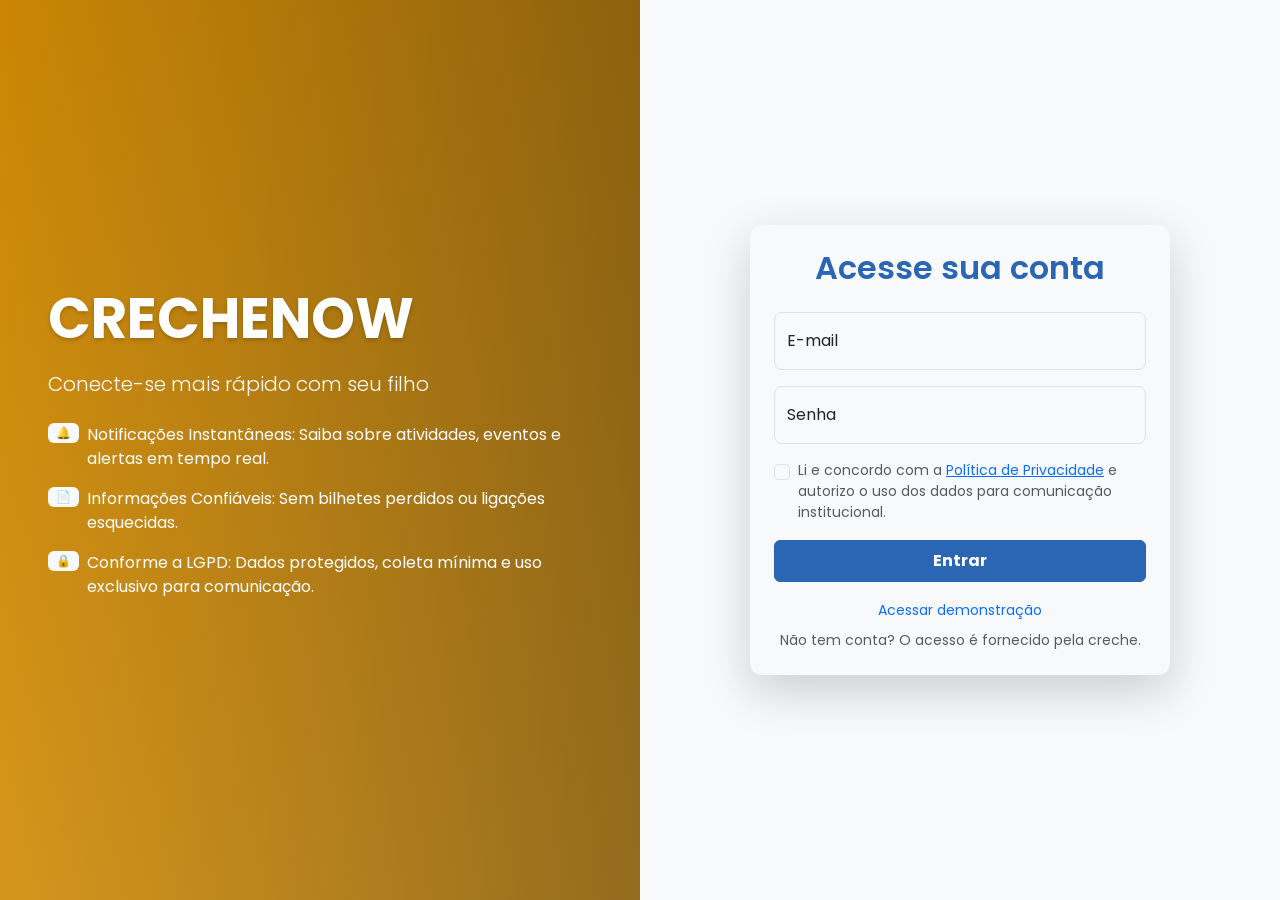
==== index.html @ b7b472bb "Envio de index.html" ====
<!DOCTYPE html>
<html lang="pt-BR">
<head>
  <meta charset="UTF-8">
  <meta name="viewport" content="width=device-width, initial-scale=1.0">
  <title>CrecheNow - Login</title>
  <meta name="theme-color" content="#2a66b4">
  <meta name="description" content="Agenda eletrônica segura para comunicação entre creches e responsáveis.">
  <link rel="manifest" href="manifest.json">
  <link href="https://cdn.jsdelivr.net/npm/bootstrap@5.3.2/dist/css/bootstrap.min.css" rel="stylesheet">
  <link rel="stylesheet" href="assets/css/main.css">
  <link rel="stylesheet" href="assets/css/components.css">
  <link rel="icon" href="assets/img/favicon.ico" type="image/x-icon">
</head>
<body class="bg-light">
  <div class="container-fluid p-0">
    <div class="row g-0 min-vh-100">
      <!-- Painel Institucional -->
      <div class="col-lg-6 d-none d-lg-flex flex-column justify-content-center px-5 text-white position-relative" style="background: linear-gradient(135deg, #e19504, #f6b331);">
        <div class="overlay-dark"></div>
        <div class="position-relative z-1">
          <h1 class="display-4 fw-bold mb-3 text-shadow">CRECHENOW</h1>
          <p class="lead mb-4">Conecte-se mais rápido com seu filho</p>
          <ul class="list-unstyled mt-4">
            <li class="mb-3 d-flex align-items-start"><span class="badge bg-light text-dark me-2">🔔</span> Notificações Instantâneas: Saiba sobre atividades, eventos e alertas em tempo real.</li>
            <li class="mb-3 d-flex align-items-start"><span class="badge bg-light text-dark me-2">📄</span> Informações Confiáveis: Sem bilhetes perdidos ou ligações esquecidas.</li>
            <li class="d-flex align-items-start"><span class="badge bg-light text-dark me-2">🔒</span> Conforme a LGPD: Dados protegidos, coleta mínima e uso exclusivo para comunicação.</li>
          </ul>
        </div>
      </div>

      <!-- Formulário de Acesso -->
      <div class="col-lg-6 d-flex align-items-center justify-content-center py-5 px-3">
        <div class="card shadow-lg border-0 w-100" style="max-width: 420px;">
          <div class="card-body p-4">
            <h2 class="text-center mb-4 fw-semibold text-primary">Acesse sua conta</h2>
            <form id="loginForm" class="needs-validation" novalidate>
              <div class="form-floating mb-3">
                <input type="email" class="form-control" id="email" placeholder="nome@exemplo.com" required>
                <label for="email">E-mail</label>
                <div class="invalid-feedback">Insira um e-mail válido.</div>
              </div>
              <div class="form-floating mb-3">
                <input type="password" class="form-control" id="senha" placeholder="Senha" required minlength="6">
                <label for="senha">Senha</label>
                <div class="invalid-feedback">Senha deve ter no mínimo 6 caracteres.</div>
              </div>
              <div class="form-check mb-3">
                <input class="form-check-input" type="checkbox" id="lgpdConsent" required>
                <label class="form-check-label small text-muted" for="lgpdConsent">
                  Li e concordo com a <a href="#" data-bs-toggle="modal" data-bs-target="#lgpdModal">Política de Privacidade</a> e autorizo o uso dos dados para comunicação institucional.
                </label>
              </div>
              <button type="submit" class="btn btn-primary w-100 py-2 fw-bold">Entrar</button>
            </form>
            <div class="text-center mt-3">
              <a href="#" class="text-decoration-none small" id="demoAccess">Acessar demonstração</a>
              <p class="text-muted small mt-2 mb-0">Não tem conta? O acesso é fornecido pela creche.</p>
            </div>
          </div>
        </div>
      </div>
    </div>
  </div>

  <!-- Modal LGPD -->
  <div class="modal fade" id="lgpdModal" tabindex="-1" aria-hidden="true">
    <div class="modal-dialog modal-dialog-centered">
      <div class="modal-content">
        <div class="modal-header">
          <h5 class="modal-title">Política de Privacidade (LGPD)</h5>
          <button type="button" class="btn-close" data-bs-dismiss="modal"></button>
        </div>
        <div class="modal-body small text-muted">
          <p>Coletamos apenas e-mail, nome do responsável e vínculo institucional. Seus dados são criptografados em trânsito, utilizados exclusivamente para notificações pedagógicas/saúde e podem ser excluídos a qualquer momento via contato com a creche.</p>
        </div>
      </div>
    </div>
  </div>

  <div id="toast-container" class="toast-container position-fixed bottom-0 end-0 p-3"></div>
  <script src="https://cdn.jsdelivr.net/npm/bootstrap@5.3.2/dist/js/bootstrap.bundle.min.js"></script>
  <script src="assets/js/storage.js" defer></script>
  <script src="assets/js/auth.js" defer></script>
  <script src="assets/js/app.js" defer></script>
</body>
</html>
---- assets/css/main.css ----
@import url('https://fonts.googleapis.com/css2?family=Poppins:wght@300;400;500;600;700&display=swap');

:root {
  --bs-font-sans-serif: 'Poppins', system-ui, -apple-system, sans-serif;
  --bs-primary: #2a66b4;
  --bs-primary-rgb: 42, 102, 180;
  --bs-secondary: #1d9caa;
  --bs-success: #37af65;
  --bs-warning: #e19504;
  --bs-body-bg: #f8f9fa;
}

body { font-family: var(--bs-font-sans-serif); }
.text-shadow { text-shadow: 0 2px 4px rgba(0,0,0,0.2); }
.overlay-dark { position: absolute; inset: 0; background: linear-gradient(to right, rgba(0,0,0,0.1), rgba(0,0,0,0.4)); }

/* Overrides Bootstrap */
.btn-primary { --bs-btn-bg: var(--bs-primary); --bs-btn-border-color: var(--bs-primary); }
.btn-primary:hover { background-color: #235596; border-color: #21508e; }
.badge { font-weight: 500; }
.form-floating > .form-control, .form-floating > .form-select { border-radius: 0.5rem; }
.card { border-radius: 0.75rem; transition: transform 0.2s ease; }
.card:hover { transform: translateY(-2px); }

@media (max-width: 991px) {
  .navbar-brand { font-size: 1.1rem; }
}
---- assets/css/components.css ----
.notify-card { border-left: 4px solid transparent; transition: all 0.2s ease; }
.notify-card.unread { background-color: #f8f9fa; border-left-color: var(--bs-warning); }
.notify-card[data-type="saude"] { border-left-color: #dc3545; }
.notify-card[data-type="pedagogico"] { border-left-color: #0d6efd; }
.notify-card[data-type="reuniao"] { border-left-color: #198754; }

.badge-priority { font-size: 0.7rem; text-transform: uppercase; letter-spacing: 0.5px; }
.toast-container { z-index: 1100; }

.agenda-item { padding: 0.75rem 1rem; border-bottom: 1px solid #eee; }
.agenda-item:last-child { border-bottom: none; }
.agenda-time { color: #6c757d; font-size: 0.85rem; }

@media (max-width: 768px) {
  .btn-group-sm .btn { padding: 0.25rem 0.5rem; font-size: 0.75rem; }
  .notify-card .card-body { padding: 0.75rem; }
}
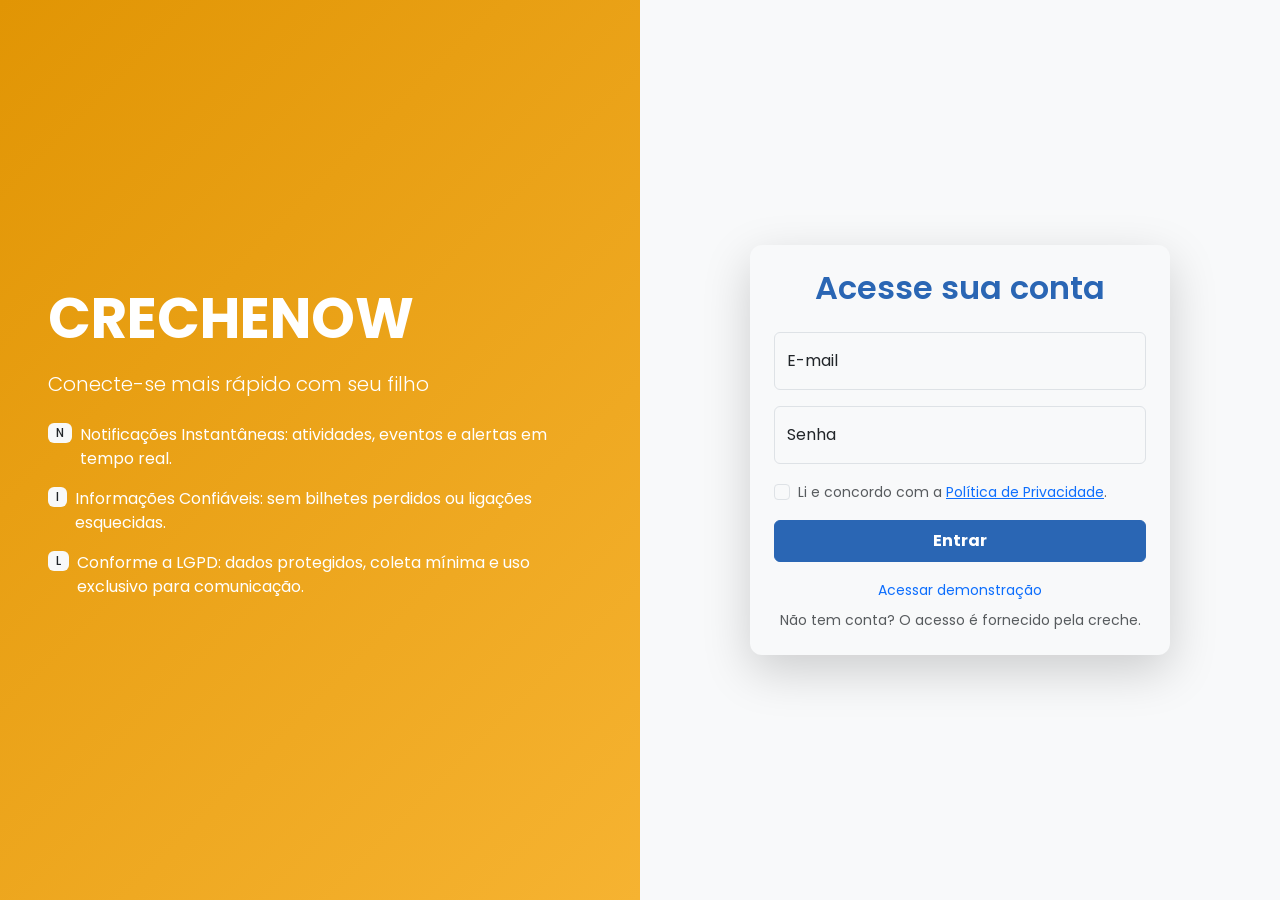
==== commit b7cbf8ff: "Atualização do Arquivo index.html" ====
--- a/index.html
+++ b/index.html
@@ -15,21 +15,19 @@
 <body class="bg-light">
   <div class="container-fluid p-0">
     <div class="row g-0 min-vh-100">
-      <!-- Painel Institucional -->
       <div class="col-lg-6 d-none d-lg-flex flex-column justify-content-center px-5 text-white position-relative" style="background: linear-gradient(135deg, #e19504, #f6b331);">
         <div class="overlay-dark"></div>
         <div class="position-relative z-1">
           <h1 class="display-4 fw-bold mb-3 text-shadow">CRECHENOW</h1>
           <p class="lead mb-4">Conecte-se mais rápido com seu filho</p>
           <ul class="list-unstyled mt-4">
-            <li class="mb-3 d-flex align-items-start"><span class="badge bg-light text-dark me-2">🔔</span> Notificações Instantâneas: Saiba sobre atividades, eventos e alertas em tempo real.</li>
-            <li class="mb-3 d-flex align-items-start"><span class="badge bg-light text-dark me-2">📄</span> Informações Confiáveis: Sem bilhetes perdidos ou ligações esquecidas.</li>
-            <li class="d-flex align-items-start"><span class="badge bg-light text-dark me-2">🔒</span> Conforme a LGPD: Dados protegidos, coleta mínima e uso exclusivo para comunicação.</li>
+            <li class="mb-3 d-flex align-items-start"><span class="badge bg-light text-dark me-2">N</span> Notificações Instantâneas: atividades, eventos e alertas em tempo real.</li>
+            <li class="mb-3 d-flex align-items-start"><span class="badge bg-light text-dark me-2">I</span> Informações Confiáveis: sem bilhetes perdidos ou ligações esquecidas.</li>
+            <li class="d-flex align-items-start"><span class="badge bg-light text-dark me-2">L</span> Conforme a LGPD: dados protegidos, coleta mínima e uso exclusivo para comunicação.</li>
           </ul>
         </div>
       </div>
 
-      <!-- Formulário de Acesso -->
       <div class="col-lg-6 d-flex align-items-center justify-content-center py-5 px-3">
         <div class="card shadow-lg border-0 w-100" style="max-width: 420px;">
           <div class="card-body p-4">
@@ -48,7 +46,7 @@
               <div class="form-check mb-3">
                 <input class="form-check-input" type="checkbox" id="lgpdConsent" required>
                 <label class="form-check-label small text-muted" for="lgpdConsent">
-                  Li e concordo com a <a href="#" data-bs-toggle="modal" data-bs-target="#lgpdModal">Política de Privacidade</a> e autorizo o uso dos dados para comunicação institucional.
+                  Li e concordo com a <a href="#" data-bs-toggle="modal" data-bs-target="#lgpdModal">Política de Privacidade</a>.
                 </label>
               </div>
               <button type="submit" class="btn btn-primary w-100 py-2 fw-bold">Entrar</button>
@@ -63,7 +61,6 @@
     </div>
   </div>
 
-  <!-- Modal LGPD -->
   <div class="modal fade" id="lgpdModal" tabindex="-1" aria-hidden="true">
     <div class="modal-dialog modal-dialog-centered">
       <div class="modal-content">
@@ -72,7 +69,8 @@
           <button type="button" class="btn-close" data-bs-dismiss="modal"></button>
         </div>
         <div class="modal-body small text-muted">
-          <p>Coletamos apenas e-mail, nome do responsável e vínculo institucional. Seus dados são criptografados em trânsito, utilizados exclusivamente para notificações pedagógicas/saúde e podem ser excluídos a qualquer momento via contato com a creche.</p>
+          <p>Coletamos apenas e-mail, nome do responsável e vínculo institucional. Seus dados são utilizados exclusivamente para notificações pedagógicas/saúde e podem ser excluídos a qualquer momento via contato com a creche.</p>
+          <p>A sessão expira após 12 horas sem uso. Você pode exportar seus dados pelo painel.</p>
         </div>
       </div>
     </div>
@@ -80,8 +78,10 @@
 
   <div id="toast-container" class="toast-container position-fixed bottom-0 end-0 p-3"></div>
   <script src="https://cdn.jsdelivr.net/npm/bootstrap@5.3.2/dist/js/bootstrap.bundle.min.js"></script>
+  <script src="assets/js/core.js" defer></script>
   <script src="assets/js/storage.js" defer></script>
   <script src="assets/js/auth.js" defer></script>
+  <script src="assets/js/notifications.js" defer></script>
   <script src="assets/js/app.js" defer></script>
 </body>
-</html>+</html>
--- a/assets/css/main.css
+++ b/assets/css/main.css
@@ -8,20 +8,163 @@
   --bs-success: #37af65;
   --bs-warning: #e19504;
   --bs-body-bg: #f8f9fa;
+  --navbar-height: 56px;
 }
 
-body { font-family: var(--bs-font-sans-serif); }
-.text-shadow { text-shadow: 0 2px 4px rgba(0,0,0,0.2); }
-.overlay-dark { position: absolute; inset: 0; background: linear-gradient(to right, rgba(0,0,0,0.1), rgba(0,0,0,0.4)); }
+* { box-sizing: border-box; }
 
-/* Overrides Bootstrap */
+body { 
+  font-family: var(--bs-font-sans-serif); 
+  overflow: hidden;
+  height: 100vh;
+  margin: 0;
+}
+
+.dashboard-main {
+  height: calc(100vh - var(--navbar-height));
+  padding: 0 1rem 1rem 1rem;
+  overflow: hidden;
+}
+
+.dashboard-row {
+  height: 100%;
+  display: flex;
+  flex-wrap: nowrap;
+  gap: 1rem;
+  margin: 0;
+}
+
+.side-column,
+.center-column {
+  height: 100%;
+  display: flex;
+  flex-direction: column;
+  gap: 1rem;
+  padding: 0;
+  min-width: 0;
+}
+
+.side-column { flex: 1; }
+.center-column { flex: 2; }
+
+.side-column > .card,
+.center-column > .card {
+  display: flex;
+  flex-direction: column;
+  border-radius: 0.75rem;
+  overflow: hidden;
+  margin-bottom: 0;
+}
+
+.side-column > .card {
+  flex: 1;
+  min-height: 0;
+}
+
+.side-column .card-body,
+.center-column .card-body {
+  flex: 1;
+  overflow-y: auto;
+  padding: 0.75rem;
+  min-height: 0;
+}
+
+.card-body::-webkit-scrollbar { width: 6px; }
+.card-body::-webkit-scrollbar-thumb { 
+  background: #cbd5e1; 
+  border-radius: 3px; 
+}
+
+.agenda-card, .cardapio-item {
+  min-height: 60px;
+  display: flex;
+  align-items: center;
+  padding: 0.75rem !important;
+  margin-bottom: 0.5rem;
+  transition: transform 0.2s ease, box-shadow 0.2s ease;
+  background: white;
+  border-radius: 0.5rem;
+  box-shadow: 0 2px 4px rgba(0,0,0,0.05);
+}
+
+.agenda-card:hover, .cardapio-item:hover {
+  transform: translateX(4px);
+  box-shadow: 0 4px 8px rgba(0,0,0,0.08) !important;
+}
+
+.routine-card-fixed {
+  height: 280px !important;
+  flex-shrink: 0 !important;
+  display: flex;
+  flex-direction: column;
+  overflow: hidden;
+}
+
+.routine-card-fixed .card-body {
+  flex: 1;
+  overflow-y: auto;
+  cursor: pointer;
+  position: relative;
+}
+
+.routine-card-fixed .click-hint {
+  position: absolute;
+  bottom: 0.5rem;
+  right: 0.75rem;
+  font-size: 0.7rem;
+  color: #999;
+  font-style: italic;
+}
+
+.navbar { height: var(--navbar-height); }
+.toast-container { z-index: 1100; }
+
 .btn-primary { --bs-btn-bg: var(--bs-primary); --bs-btn-border-color: var(--bs-primary); }
 .btn-primary:hover { background-color: #235596; border-color: #21508e; }
 .badge { font-weight: 500; }
-.form-floating > .form-control, .form-floating > .form-select { border-radius: 0.5rem; }
-.card { border-radius: 0.75rem; transition: transform 0.2s ease; }
-.card:hover { transform: translateY(-2px); }
+.card { border-radius: 0.75rem; }
+
+.icon-picker {
+  display: grid;
+  grid-template-columns: repeat(5, 1fr);
+  gap: 0.5rem;
+  margin-top: 0.5rem;
+}
+
+.icon-picker .icon-option {
+  width: 100%;
+  aspect-ratio: 1;
+  display: flex;
+  align-items: center;
+  justify-content: center;
+  font-size: 1.5rem;
+  border: 2px solid #e0e0e0;
+  border-radius: 0.5rem;
+  cursor: pointer;
+  transition: all 0.2s ease;
+  background: white;
+}
+
+.icon-picker .icon-option:hover {
+  border-color: var(--bs-primary);
+  transform: scale(1.1);
+}
+
+.icon-picker .icon-option.selected {
+  border-color: var(--bs-primary);
+  background: #e8f0fe;
+}
 
 @media (max-width: 991px) {
-  .navbar-brand { font-size: 1.1rem; }
+  body { overflow: auto; height: auto; }
+  .dashboard-main { height: auto; overflow: auto; padding: 1rem; }
+  .dashboard-row { 
+    flex-wrap: wrap; 
+    height: auto;
+  }
+  .side-column, .center-column { 
+    height: 400px; 
+    margin-bottom: 1rem;
+    flex: 1 1 100% !important;
+  }
 }
--- a/assets/css/components.css
+++ b/assets/css/components.css
@@ -1,17 +1,250 @@
-.notify-card { border-left: 4px solid transparent; transition: all 0.2s ease; }
-.notify-card.unread { background-color: #f8f9fa; border-left-color: var(--bs-warning); }
+.notifications-carousel-wrapper {
+  position: relative;
+  height: 200px;
+  overflow: hidden;
+  border-radius: 0 0 0.75rem 0.75rem;
+}
+
+.notifications-carousel-wrapper .carousel-inner,
+.notifications-carousel-wrapper .carousel-item {
+  height: 100%;
+}
+
+.notify-card {
+  height: 100%;
+  border-left: 4px solid transparent;
+  transition: all 0.3s ease;
+  display: flex;
+  flex-direction: column;
+  justify-content: center;
+  padding: 1.5rem;
+  position: relative;
+}
+
+.notify-card.unread { 
+  background: linear-gradient(135deg, #fff9e6 0%, #ffffff 100%); 
+  border-left-color: var(--bs-warning); 
+}
 .notify-card[data-type="saude"] { border-left-color: #dc3545; }
 .notify-card[data-type="pedagogico"] { border-left-color: #0d6efd; }
 .notify-card[data-type="reuniao"] { border-left-color: #198754; }
 
-.badge-priority { font-size: 0.7rem; text-transform: uppercase; letter-spacing: 0.5px; }
-.toast-container { z-index: 1100; }
-
-.agenda-item { padding: 0.75rem 1rem; border-bottom: 1px solid #eee; }
-.agenda-item:last-child { border-bottom: none; }
-.agenda-time { color: #6c757d; font-size: 0.85rem; }
+.carousel-edge {
+  position: absolute;
+  top: 0; bottom: 0;
+  width: 60px;
+  pointer-events: none;
+  opacity: 0;
+  transition: opacity 0.3s ease;
+  z-index: 5;
+}
+
+.carousel-edge-left {
+  left: 0;
+  background: linear-gradient(to right, rgba(0,0,0,0.15), transparent);
+  border-left: 3px solid rgba(0,0,0,0.3);
+}
+
+.carousel-edge-right {
+  right: 0;
+  background: linear-gradient(to left, rgba(0,0,0,0.15), transparent);
+  border-right: 3px solid rgba(0,0,0,0.3);
+}
+
+.notifications-carousel-wrapper:hover .carousel-edge { opacity: 1; }
+
+.carousel-control-prev, .carousel-control-next {
+  width: 60px;
+  opacity: 0;
+  transition: opacity 0.3s ease;
+}
+
+.notifications-carousel-wrapper:hover .carousel-control-prev,
+.notifications-carousel-wrapper:hover .carousel-control-next {
+  opacity: 1;
+}
+
+.carousel-control-prev-icon, .carousel-control-next-icon {
+  width: 2rem; height: 2rem;
+  background-color: rgba(0,0,0,0.5);
+  border-radius: 50%;
+  padding: 0.5rem;
+}
+
+.agenda-card { border-left: 4px solid var(--bs-primary); }
+.cardapio-item { border-left: 4px solid var(--bs-success); }
+
+.routine-grid {
+  display: grid;
+  grid-template-columns: 1fr 1fr;
+  gap: 0.5rem 1rem;
+}
+
+.routine-item {
+  display: flex;
+  align-items: center;
+  gap: 0.5rem;
+  font-size: 0.9rem;
+}
+
+.routine-comment {
+  margin-top: 1rem;
+  padding: 0.75rem;
+  background: #f8f9fa;
+  border-left: 3px solid var(--bs-primary);
+  border-radius: 0.25rem;
+  font-style: italic;
+  color: #555;
+}
+
+.absent-message {
+  display: flex;
+  align-items: center;
+  justify-content: center;
+  height: 100%;
+  font-size: 1.1rem;
+  color: #dc3545;
+  font-weight: 500;
+  text-align: center;
+}
+
+.message-item {
+  padding: 0.75rem;
+  border-radius: 0.5rem;
+  margin-bottom: 0.5rem;
+  border-left: 4px solid #ccc;
+  background: white;
+}
+
+.message-item.unread {
+  border-left-color: var(--bs-warning);
+  background: #fffbe6;
+}
+
+.message-item.sent {
+  border-left-color: var(--bs-primary);
+  background: #f0f7ff;
+}
+
+.message-item .msg-header {
+  display: flex;
+  justify-content: space-between;
+  font-size: 0.8rem;
+  color: #666;
+  margin-bottom: 0.25rem;
+}
+
+.message-item .msg-body {
+  font-size: 0.9rem;
+  color: #333;
+}
+
+.modal-overlay {
+  position: fixed;
+  inset: 0;
+  background: rgba(0, 0, 0, 0.6);
+  backdrop-filter: blur(3px);
+  z-index: 1050;
+  display: flex;
+  align-items: center;
+  justify-content: center;
+  padding: 1rem;
+  opacity: 0;
+  pointer-events: none;
+  transition: opacity 0.3s ease;
+}
+
+.modal-overlay.active {
+  opacity: 1;
+  pointer-events: auto;
+}
+
+.modal-overlay .modal-box {
+  background: white;
+  border-radius: 1rem;
+  max-width: 600px;
+  width: 100%;
+  max-height: 85vh;
+  overflow-y: auto;
+  padding: 2rem;
+  position: relative;
+  transform: translateY(20px);
+  transition: transform 0.3s ease;
+}
+
+.modal-overlay.active .modal-box {
+  transform: translateY(0);
+}
+
+.modal-overlay .modal-close {
+  position: absolute;
+  top: 1rem; right: 1rem;
+  background: none;
+  border: none;
+  font-size: 1.5rem;
+  cursor: pointer;
+  color: #666;
+  width: 32px; height: 32px;
+  border-radius: 50%;
+  display: flex;
+  align-items: center;
+  justify-content: center;
+}
+
+.modal-overlay .modal-close:hover { background: #f0f0f0; }
+
+.editor-item {
+  display: flex;
+  gap: 0.5rem;
+  margin-bottom: 0.5rem;
+  align-items: center;
+  padding: 0.5rem;
+  background: #f8f9fa;
+  border-radius: 0.5rem;
+}
+
+.editor-item input, .editor-item select {
+  font-size: 0.85rem;
+}
+
+.editor-item .btn-remove {
+  padding: 0.25rem 0.5rem;
+  font-size: 0.75rem;
+}
+
+.day-preview {
+  font-weight: bold;
+  color: var(--bs-primary);
+  min-width: 40px;
+  font-size: 0.85rem;
+}
 
 @media (max-width: 768px) {
-  .btn-group-sm .btn { padding: 0.25rem 0.5rem; font-size: 0.75rem; }
-  .notify-card .card-body { padding: 0.75rem; }
-}
+  .carousel-edge { width: 40px; }
+  .carousel-control-prev, .carousel-control-next { width: 40px; }
+  .routine-grid { grid-template-columns: 1fr; }
+  .icon-picker { grid-template-columns: repeat(3, 1fr); }
+}
+
+@media (max-width: 768px) {
+  .modal-overlay .modal-box {
+    max-height: 90vh;
+    padding: 1.5rem;
+    margin: 0.5rem;
+  }
+
+  #inbox-content,
+  #teacher-inbox-content {
+    max-height: 50vh !important;
+  }
+
+  .d-flex.gap-2.justify-content-center {
+    flex-direction: column;
+    align-items: stretch;
+  }
+
+  .d-flex.gap-2.justify-content-center .btn {
+    width: 100%;
+    justify-content: center;
+  }
+}
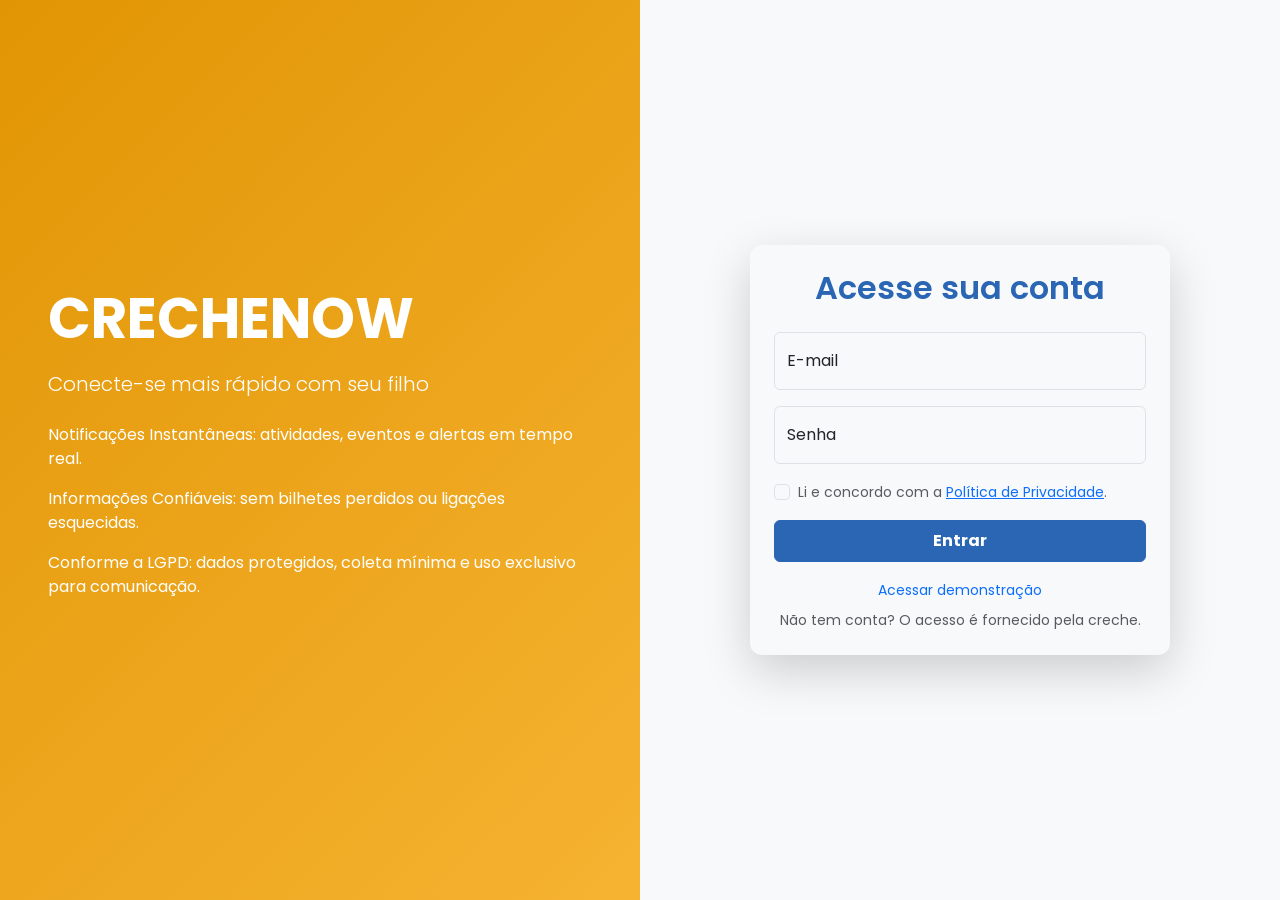
==== commit 4345a8a7: "Nova Atualização index.html" ====
--- a/index.html
+++ b/index.html
@@ -21,9 +21,9 @@
           <h1 class="display-4 fw-bold mb-3 text-shadow">CRECHENOW</h1>
           <p class="lead mb-4">Conecte-se mais rápido com seu filho</p>
           <ul class="list-unstyled mt-4">
-            <li class="mb-3 d-flex align-items-start"><span class="badge bg-light text-dark me-2">N</span> Notificações Instantâneas: atividades, eventos e alertas em tempo real.</li>
-            <li class="mb-3 d-flex align-items-start"><span class="badge bg-light text-dark me-2">I</span> Informações Confiáveis: sem bilhetes perdidos ou ligações esquecidas.</li>
-            <li class="d-flex align-items-start"><span class="badge bg-light text-dark me-2">L</span> Conforme a LGPD: dados protegidos, coleta mínima e uso exclusivo para comunicação.</li>
+            <li class="mb-3">Notificações Instantâneas: atividades, eventos e alertas em tempo real.</li>
+            <li class="mb-3">Informações Confiáveis: sem bilhetes perdidos ou ligações esquecidas.</li>
+            <li>Conforme a LGPD: dados protegidos, coleta mínima e uso exclusivo para comunicação.</li>
           </ul>
         </div>
       </div>
--- a/assets/css/main.css
+++ b/assets/css/main.css
@@ -13,8 +13,8 @@
 
 * { box-sizing: border-box; }
 
-body { 
-  font-family: var(--bs-font-sans-serif); 
+body {
+  font-family: var(--bs-font-sans-serif);
   overflow: hidden;
   height: 100vh;
   margin: 0;
@@ -56,10 +56,7 @@
   margin-bottom: 0;
 }
 
-.side-column > .card {
-  flex: 1;
-  min-height: 0;
-}
+.side-column > .card { flex: 1; min-height: 0; }
 
 .side-column .card-body,
 .center-column .card-body {
@@ -70,9 +67,18 @@
 }
 
 .card-body::-webkit-scrollbar { width: 6px; }
-.card-body::-webkit-scrollbar-thumb { 
-  background: #cbd5e1; 
-  border-radius: 3px; 
+.card-body::-webkit-scrollbar-thumb { background: #cbd5e1; border-radius: 3px; }
+
+#teacherCenterContent {
+  flex: 1;
+  min-height: 0;
+  display: flex;
+  flex-direction: column;
+}
+#teacherCenterContent .teacher-view {
+  flex: 1;
+  min-height: 0;
+  flex-direction: column;
 }
 
 .agenda-card, .cardapio-item {
@@ -91,6 +97,12 @@
   transform: translateX(4px);
   box-shadow: 0 4px 8px rgba(0,0,0,0.08) !important;
 }
+
+.agenda-card.no-school, .cardapio-item.no-school {
+  opacity: 0.6;
+  background: #f1f3f5;
+}
+.agenda-card.empty, .cardapio-item.empty { opacity: 0.75; }
 
 .routine-card-fixed {
   height: 280px !important;
@@ -124,47 +136,35 @@
 .badge { font-weight: 500; }
 .card { border-radius: 0.75rem; }
 
-.icon-picker {
-  display: grid;
-  grid-template-columns: repeat(5, 1fr);
-  gap: 0.5rem;
-  margin-top: 0.5rem;
-}
-
-.icon-picker .icon-option {
-  width: 100%;
-  aspect-ratio: 1;
-  display: flex;
-  align-items: center;
-  justify-content: center;
-  font-size: 1.5rem;
-  border: 2px solid #e0e0e0;
-  border-radius: 0.5rem;
-  cursor: pointer;
-  transition: all 0.2s ease;
-  background: white;
-}
-
-.icon-picker .icon-option:hover {
-  border-color: var(--bs-primary);
-  transform: scale(1.1);
-}
-
-.icon-picker .icon-option.selected {
-  border-color: var(--bs-primary);
-  background: #e8f0fe;
+.inbox-badge {
+  display: none;
+  position: absolute;
+  top: -4px;
+  right: -4px;
+  background: #dc3545;
+  color: white;
+  font-size: 0.65rem;
+  padding: 2px 6px;
+  border-radius: 10px;
+  font-weight: bold;
 }
 
 @media (max-width: 991px) {
   body { overflow: auto; height: auto; }
   .dashboard-main { height: auto; overflow: auto; padding: 1rem; }
-  .dashboard-row { 
-    flex-wrap: wrap; 
-    height: auto;
-  }
-  .side-column, .center-column { 
-    height: 400px; 
+  .dashboard-row { flex-wrap: wrap; height: auto; }
+  .side-column, .center-column {
+    height: 400px;
     margin-bottom: 1rem;
     flex: 1 1 100% !important;
   }
 }
+
+@media (prefers-reduced-motion: reduce) {
+  * { transition: none !important; animation: none !important; }
+}
+
+*:focus-visible {
+  outline: 2px solid var(--bs-primary);
+  outline-offset: 2px;
+}
--- a/assets/css/components.css
+++ b/assets/css/components.css
@@ -1,14 +1,14 @@
 .notifications-carousel-wrapper {
   position: relative;
-  height: 200px;
+  height: 100%;
+  min-height: 200px;
   overflow: hidden;
   border-radius: 0 0 0.75rem 0.75rem;
+  flex: 1;
 }
 
 .notifications-carousel-wrapper .carousel-inner,
-.notifications-carousel-wrapper .carousel-item {
-  height: 100%;
-}
+.notifications-carousel-wrapper .carousel-item { height: 100%; }
 
 .notify-card {
   height: 100%;
@@ -21,13 +21,13 @@
   position: relative;
 }
 
-.notify-card.unread { 
-  background: linear-gradient(135deg, #fff9e6 0%, #ffffff 100%); 
-  border-left-color: var(--bs-warning); 
-}
-.notify-card[data-type="saude"] { border-left-color: #dc3545; }
-.notify-card[data-type="pedagogico"] { border-left-color: #0d6efd; }
-.notify-card[data-type="reuniao"] { border-left-color: #198754; }
+.notify-card.unread {
+  background: linear-gradient(135deg, #fff9e6 0%, #ffffff 100%);
+  border-left-color: var(--bs-warning);
+}
+.notify-card[data-type="Evento"] { border-left-color: #198754; }
+.notify-card[data-type="Aviso"] { border-left-color: #0d6efd; }
+.notify-card[data-type="Bilhete"] { border-left-color: #dc3545; }
 
 .carousel-edge {
   position: absolute;
@@ -60,9 +60,7 @@
 }
 
 .notifications-carousel-wrapper:hover .carousel-control-prev,
-.notifications-carousel-wrapper:hover .carousel-control-next {
-  opacity: 1;
-}
+.notifications-carousel-wrapper:hover .carousel-control-next { opacity: 1; }
 
 .carousel-control-prev-icon, .carousel-control-next-icon {
   width: 2rem; height: 2rem;
@@ -115,17 +113,8 @@
   border-left: 4px solid #ccc;
   background: white;
 }
-
-.message-item.unread {
-  border-left-color: var(--bs-warning);
-  background: #fffbe6;
-}
-
-.message-item.sent {
-  border-left-color: var(--bs-primary);
-  background: #f0f7ff;
-}
-
+.message-item.unread { border-left-color: var(--bs-warning); background: #fffbe6; }
+.message-item.sent { border-left-color: var(--bs-primary); background: #f0f7ff; }
 .message-item .msg-header {
   display: flex;
   justify-content: space-between;
@@ -133,11 +122,7 @@
   color: #666;
   margin-bottom: 0.25rem;
 }
-
-.message-item .msg-body {
-  font-size: 0.9rem;
-  color: #333;
-}
+.message-item .msg-body { font-size: 0.9rem; color: #333; }
 
 .modal-overlay {
   position: fixed;
@@ -153,11 +138,7 @@
   pointer-events: none;
   transition: opacity 0.3s ease;
 }
-
-.modal-overlay.active {
-  opacity: 1;
-  pointer-events: auto;
-}
+.modal-overlay.active { opacity: 1; pointer-events: auto; }
 
 .modal-overlay .modal-box {
   background: white;
@@ -171,10 +152,7 @@
   transform: translateY(20px);
   transition: transform 0.3s ease;
 }
-
-.modal-overlay.active .modal-box {
-  transform: translateY(0);
-}
+.modal-overlay.active .modal-box { transform: translateY(0); }
 
 .modal-overlay .modal-close {
   position: absolute;
@@ -190,7 +168,6 @@
   align-items: center;
   justify-content: center;
 }
-
 .modal-overlay .modal-close:hover { background: #f0f0f0; }
 
 .editor-item {
@@ -202,47 +179,98 @@
   background: #f8f9fa;
   border-radius: 0.5rem;
 }
-
-.editor-item input, .editor-item select {
-  font-size: 0.85rem;
-}
-
-.editor-item .btn-remove {
-  padding: 0.25rem 0.5rem;
-  font-size: 0.75rem;
-}
-
-.day-preview {
-  font-weight: bold;
-  color: var(--bs-primary);
-  min-width: 40px;
-  font-size: 0.85rem;
-}
+.editor-item input, .editor-item select { font-size: 0.85rem; }
+.editor-item .btn-remove { padding: 0.25rem 0.5rem; font-size: 0.75rem; }
+.editor-item.disabled-row { opacity: 0.55; }
+
+.agenda-icon-btn {
+  cursor: pointer;
+  padding: 4px 8px;
+  border-radius: 6px;
+  transition: background 0.2s;
+}
+.agenda-icon-btn:hover { background: #e0e0e0; }
+
+.icon-picker {
+  display: grid;
+  grid-template-columns: repeat(6, 1fr);
+  gap: 0.5rem;
+  margin: 0.5rem 0;
+  padding: 0.5rem;
+  background: #f8f9fa;
+  border-radius: 0.5rem;
+}
+.icon-picker .icon-option {
+  width: 100%;
+  aspect-ratio: 1;
+  display: flex;
+  align-items: center;
+  justify-content: center;
+  font-size: 1.5rem;
+  border: 2px solid #e0e0e0;
+  border-radius: 0.5rem;
+  cursor: pointer;
+  transition: all 0.2s ease;
+  background: white;
+}
+.icon-picker .icon-option:hover { border-color: var(--bs-primary); transform: scale(1.1); }
+.icon-picker .icon-option.selected { border-color: var(--bs-primary); background: #e8f0fe; }
+
+.calendar-grid {
+  display: grid;
+  grid-template-columns: repeat(7, 1fr);
+  gap: 4px;
+}
+.calendar-cell {
+  border: 1px solid #e0e0e0;
+  border-radius: 4px;
+  padding: 4px;
+  min-height: 70px;
+  font-size: 0.7rem;
+  background: white;
+}
+.calendar-cell.no-school { background: #f1f3f5; }
+.calendar-cell.has-content { background: #e8f0fe; }
+.calendar-cell .cell-header {
+  display: flex;
+  justify-content: space-between;
+  border-bottom: 1px solid #eee;
+  padding-bottom: 2px;
+  margin-bottom: 2px;
+}
+.calendar-cell .cell-item {
+  padding: 1px 2px;
+  margin-top: 2px;
+  border-radius: 2px;
+  white-space: nowrap;
+  overflow: hidden;
+  text-overflow: ellipsis;
+  font-size: 0.65rem;
+}
+.calendar-cell .cell-item.agenda { background: #d1e7dd; }
+.calendar-cell .cell-item.cardapio { background: #fff3cd; }
+.calendar-cell .cell-item.no-school { background: #e2e3e5; color: #41464b; }
 
 @media (max-width: 768px) {
   .carousel-edge { width: 40px; }
   .carousel-control-prev, .carousel-control-next { width: 40px; }
   .routine-grid { grid-template-columns: 1fr; }
-  .icon-picker { grid-template-columns: repeat(3, 1fr); }
-}
-
-@media (max-width: 768px) {
+  .icon-picker { grid-template-columns: repeat(4, 1fr); }
+  .calendar-grid { grid-template-columns: repeat(5, 1fr); }
+  .calendar-cell.weekend { display: none; }
+
   .modal-overlay .modal-box {
     max-height: 90vh;
     padding: 1.5rem;
     margin: 0.5rem;
   }
 
-  #inbox-content,
-  #teacher-inbox-content {
-    max-height: 50vh !important;
-  }
+  #inbox-content { max-height: 50vh !important; }
 
   .d-flex.gap-2.justify-content-center {
     flex-direction: column;
     align-items: stretch;
   }
-
   .d-flex.gap-2.justify-content-center .btn {
     width: 100%;
     justify-content: center;
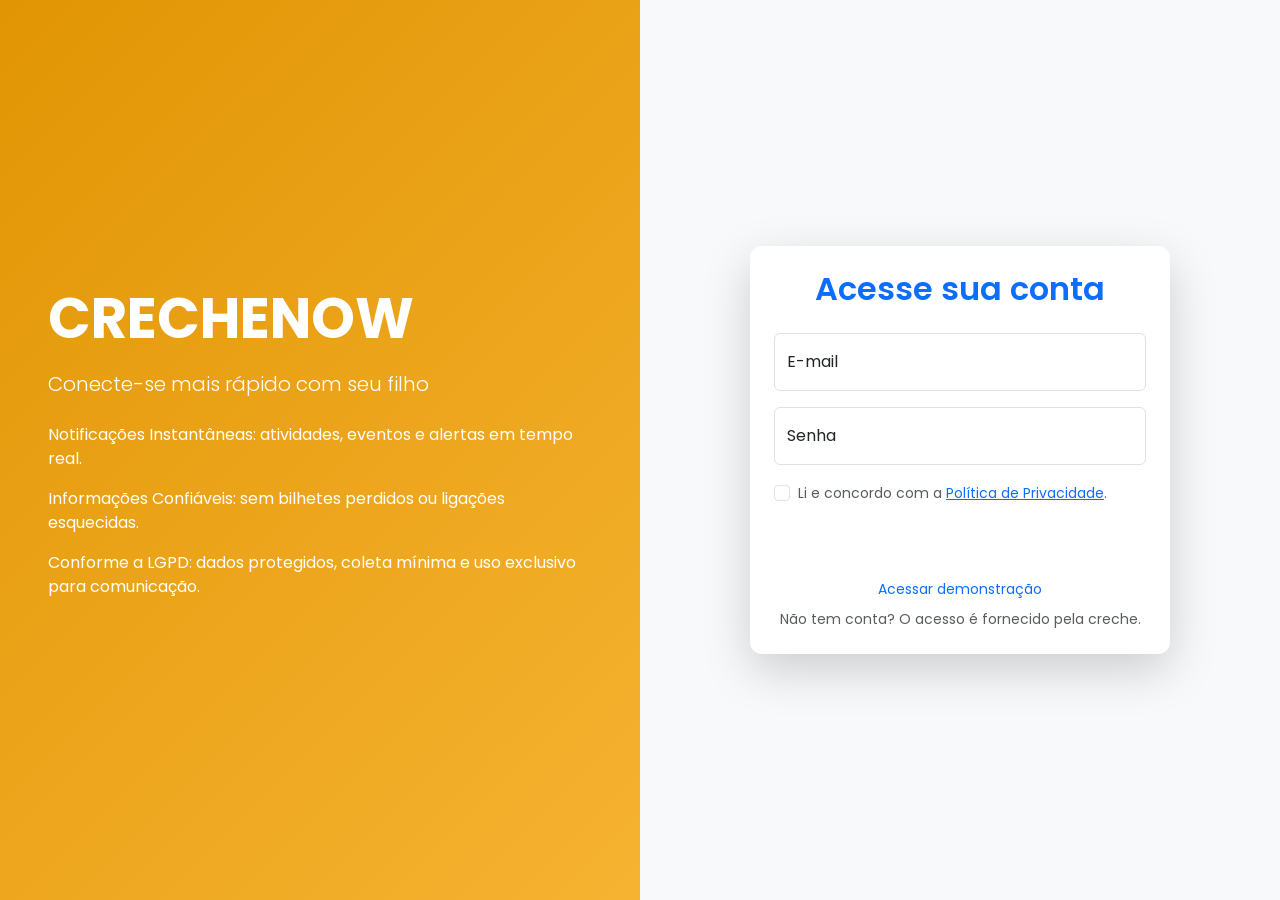
==== commit cde56865: "Update 2.1.0 index.html Código levemente alterado para receber as mudanças feitas no css e js." ====
--- a/index.html
+++ b/index.html
@@ -12,13 +12,12 @@
   <link rel="stylesheet" href="assets/css/components.css">
   <link rel="icon" href="assets/img/favicon.ico" type="image/x-icon">
 </head>
-<body class="bg-light">
+<body class="bg-light" data-role="guest">
   <div class="container-fluid p-0">
     <div class="row g-0 min-vh-100">
       <div class="col-lg-6 d-none d-lg-flex flex-column justify-content-center px-5 text-white position-relative" style="background: linear-gradient(135deg, #e19504, #f6b331);">
-        <div class="overlay-dark"></div>
         <div class="position-relative z-1">
-          <h1 class="display-4 fw-bold mb-3 text-shadow">CRECHENOW</h1>
+          <h1 class="display-4 fw-bold mb-3">CRECHENOW</h1>
           <p class="lead mb-4">Conecte-se mais rápido com seu filho</p>
           <ul class="list-unstyled mt-4">
             <li class="mb-3">Notificações Instantâneas: atividades, eventos e alertas em tempo real.</li>
@@ -27,7 +26,6 @@
           </ul>
         </div>
       </div>
-
       <div class="col-lg-6 d-flex align-items-center justify-content-center py-5 px-3">
         <div class="card shadow-lg border-0 w-100" style="max-width: 420px;">
           <div class="card-body p-4">
--- a/assets/css/main.css
+++ b/assets/css/main.css
@@ -1,170 +1,71 @@
 @import url('https://fonts.googleapis.com/css2?family=Poppins:wght@300;400;500;600;700&display=swap');
 
 :root {
-  --bs-font-sans-serif: 'Poppins', system-ui, -apple-system, sans-serif;
-  --bs-primary: #2a66b4;
-  --bs-primary-rgb: 42, 102, 180;
-  --bs-secondary: #1d9caa;
-  --bs-success: #37af65;
-  --bs-warning: #e19504;
-  --bs-body-bg: #f8f9fa;
+  --brand: #2a66b4; --brand-2: #1d9caa; --ok: #37af65;
+  --warn: #e19504; --bad: #dc3545; --bg: #f8f9fa;
   --navbar-height: 56px;
 }
+body[data-role="parent"]    { --hud-a: var(--ok);      --hud-b: var(--brand);  --hud-c: var(--warn); }
+body[data-role="teacher"]   { --hud-a: var(--brand-2); --hud-b: var(--brand);  --hud-c: var(--ok);   }
+body[data-role="secretary"] { --hud-a: var(--brand);   --hud-b: var(--ok);     --hud-c: var(--warn); }
+body:not([data-role])       { --hud-a: var(--warn);    --hud-b: var(--brand);  --hud-c: var(--ok);   }
+
+.hud-a { background: var(--hud-a) !important; color: #fff !important; }
+.hud-b { background: var(--hud-b) !important; color: #fff !important; }
+.hud-c { background: var(--hud-c) !important; color: #fff !important; }
+.hud-btn-a { background: var(--hud-a); border-color: var(--hud-a); color: #fff; }
+.hud-btn-a:hover { filter: brightness(.92); color: #fff; }
+.hud-border-a { border-left: 4px solid var(--hud-a); }
 
 * { box-sizing: border-box; }
+body { font-family: 'Poppins', system-ui, sans-serif; overflow: hidden; height: 100vh; margin: 0; background: var(--bg); }
 
-body {
-  font-family: var(--bs-font-sans-serif);
-  overflow: hidden;
-  height: 100vh;
-  margin: 0;
+.dashboard-main { height: calc(100vh - var(--navbar-height)); padding: .75rem 1rem 1rem; overflow: hidden; }
+.dashboard-row { height: 100%; display: flex; flex-wrap: nowrap; gap: 1rem; margin: 0; }
+.side-column, .center-column { height: 100%; display: flex; flex-direction: column; gap: .75rem; min-width: 0; }
+.side-column { flex: 1; } .center-column { flex: 2; }
+.side-column > .card, .center-column > .card { display: flex; flex-direction: column; border-radius: .75rem; overflow: hidden; margin-bottom: 0; }
+.side-column > .card { flex: 1; min-height: 0; }
+.card-body { flex: 1; overflow-y: auto; padding: .75rem; min-height: 0; }
+.card-body::-webkit-scrollbar { width: 6px; } .card-body::-webkit-scrollbar-thumb { background: #cbd5e1; border-radius: 3px; }
+.card { border-radius: .75rem; } .navbar { height: var(--navbar-height); }
+
+.cal-preview-card { flex-shrink: 0; cursor: pointer; transition: box-shadow .2s; }
+.cal-preview-card:hover { box-shadow: 0 4px 10px rgba(0,0,0,.1) !important; }
+.cal-chips { display: grid; grid-template-columns: repeat(6, 1fr); gap: .4rem; }
+.cal-chip { border: 1px solid #e0e0e0; border-radius: .5rem; padding: .3rem .2rem; text-align: center; font-size: .72rem; background: #fff; }
+.cal-chip.off { background: #f1f3f5; color: #999; }
+.cal-chip .chip-day { font-weight: 600; } .cal-chip .chip-icon { font-size: 1.1rem; }
+.cal-chip .chip-dot { width: 6px; height: 6px; border-radius: 50%; display: inline-block; background: var(--hud-c); }
+
+.notice-card-fixed { height: 170px; flex-shrink: 0; }
+.routine-card-fixed { height: 210px !important; flex-shrink: 0; }
+.routine-card-fixed .card-body { overflow-y: auto; cursor: pointer; position: relative; }
+.routine-card-fixed .click-hint { position: absolute; bottom: .5rem; right: .75rem; font-size: .7rem; color: #999; font-style: italic; }
+
+#teacherCenterContent { flex: 1; min-height: 0; display: flex; flex-direction: column; }
+#teacherCenterContent .teacher-view { flex: 1; min-height: 0; flex-direction: column; }
+
+.agenda-card, .cardapio-item { min-height: 56px; display: flex; align-items: center; padding: .6rem .75rem !important; margin-bottom: .4rem; background: #fff; border-radius: .5rem; box-shadow: 0 2px 4px rgba(0,0,0,.05); transition: transform .2s; }
+.agenda-card:hover, .cardapio-item:hover { transform: translateX(4px); }
+.agenda-card { border-left: 4px solid var(--hud-b); } .cardapio-item { border-left: 4px solid var(--hud-a); }
+.agenda-card.no-school, .cardapio-item.no-school { opacity: .6; background: #f1f3f5; }
+.agenda-card.empty, .cardapio-item.empty { opacity: .75; }
+
+.inbox-badge { display: none; position: absolute; top: -4px; right: -4px; background: var(--bad); color: #fff; font-size: .65rem; padding: 2px 6px; border-radius: 10px; font-weight: bold; }
+.btn-primary { --bs-btn-bg: var(--hud-b); --bs-btn-border-color: var(--hud-b); }
+
+.mobile-switcher { display: none; }
+@media (max-width: 991px) {
+  body { overflow: auto; height: auto; } .dashboard-main { height: auto; overflow: visible; padding: 0 0 1rem; }
+  .mobile-switcher { display: flex; gap: .4rem; overflow-x: auto; padding: .6rem 1rem; background: var(--bg); position: sticky; top: 0; z-index: 1020; border-bottom: 1px solid #e3e6e9; margin-bottom: .75rem; }
+  .mobile-switch-btn { border-radius: 2rem; white-space: nowrap; }
+  .mobile-switch-btn.active { background: var(--hud-b); border-color: var(--hud-b); color: #fff; }
+  .dashboard-row { flex-direction: column; height: auto; padding: 0 1rem; }
+  .dashboard-row > * { display: none; height: auto !important; flex: none !important; width: 100%; }
+  .dashboard-row > .mobile-active { display: flex; }
+  .side-column > .card, .center-column > .card { max-height: 75vh; }
+  .routine-card-fixed, .notice-card-fixed { height: auto !important; }
 }
-
-.dashboard-main {
-  height: calc(100vh - var(--navbar-height));
-  padding: 0 1rem 1rem 1rem;
-  overflow: hidden;
-}
-
-.dashboard-row {
-  height: 100%;
-  display: flex;
-  flex-wrap: nowrap;
-  gap: 1rem;
-  margin: 0;
-}
-
-.side-column,
-.center-column {
-  height: 100%;
-  display: flex;
-  flex-direction: column;
-  gap: 1rem;
-  padding: 0;
-  min-width: 0;
-}
-
-.side-column { flex: 1; }
-.center-column { flex: 2; }
-
-.side-column > .card,
-.center-column > .card {
-  display: flex;
-  flex-direction: column;
-  border-radius: 0.75rem;
-  overflow: hidden;
-  margin-bottom: 0;
-}
-
-.side-column > .card { flex: 1; min-height: 0; }
-
-.side-column .card-body,
-.center-column .card-body {
-  flex: 1;
-  overflow-y: auto;
-  padding: 0.75rem;
-  min-height: 0;
-}
-
-.card-body::-webkit-scrollbar { width: 6px; }
-.card-body::-webkit-scrollbar-thumb { background: #cbd5e1; border-radius: 3px; }
-
-#teacherCenterContent {
-  flex: 1;
-  min-height: 0;
-  display: flex;
-  flex-direction: column;
-}
-#teacherCenterContent .teacher-view {
-  flex: 1;
-  min-height: 0;
-  flex-direction: column;
-}
-
-.agenda-card, .cardapio-item {
-  min-height: 60px;
-  display: flex;
-  align-items: center;
-  padding: 0.75rem !important;
-  margin-bottom: 0.5rem;
-  transition: transform 0.2s ease, box-shadow 0.2s ease;
-  background: white;
-  border-radius: 0.5rem;
-  box-shadow: 0 2px 4px rgba(0,0,0,0.05);
-}
-
-.agenda-card:hover, .cardapio-item:hover {
-  transform: translateX(4px);
-  box-shadow: 0 4px 8px rgba(0,0,0,0.08) !important;
-}
-
-.agenda-card.no-school, .cardapio-item.no-school {
-  opacity: 0.6;
-  background: #f1f3f5;
-}
-.agenda-card.empty, .cardapio-item.empty { opacity: 0.75; }
-
-.routine-card-fixed {
-  height: 280px !important;
-  flex-shrink: 0 !important;
-  display: flex;
-  flex-direction: column;
-  overflow: hidden;
-}
-
-.routine-card-fixed .card-body {
-  flex: 1;
-  overflow-y: auto;
-  cursor: pointer;
-  position: relative;
-}
-
-.routine-card-fixed .click-hint {
-  position: absolute;
-  bottom: 0.5rem;
-  right: 0.75rem;
-  font-size: 0.7rem;
-  color: #999;
-  font-style: italic;
-}
-
-.navbar { height: var(--navbar-height); }
-.toast-container { z-index: 1100; }
-
-.btn-primary { --bs-btn-bg: var(--bs-primary); --bs-btn-border-color: var(--bs-primary); }
-.btn-primary:hover { background-color: #235596; border-color: #21508e; }
-.badge { font-weight: 500; }
-.card { border-radius: 0.75rem; }
-
-.inbox-badge {
-  display: none;
-  position: absolute;
-  top: -4px;
-  right: -4px;
-  background: #dc3545;
-  color: white;
-  font-size: 0.65rem;
-  padding: 2px 6px;
-  border-radius: 10px;
-  font-weight: bold;
-}
-
-@media (max-width: 991px) {
-  body { overflow: auto; height: auto; }
-  .dashboard-main { height: auto; overflow: auto; padding: 1rem; }
-  .dashboard-row { flex-wrap: wrap; height: auto; }
-  .side-column, .center-column {
-    height: 400px;
-    margin-bottom: 1rem;
-    flex: 1 1 100% !important;
-  }
-}
-
-@media (prefers-reduced-motion: reduce) {
-  * { transition: none !important; animation: none !important; }
-}
-
-*:focus-visible {
-  outline: 2px solid var(--bs-primary);
-  outline-offset: 2px;
-}
+@media (prefers-reduced-motion: reduce) { * { transition: none !important; animation: none !important; } }
+*:focus-visible { outline: 2px solid var(--hud-b); outline-offset: 2px; }
--- a/assets/css/components.css
+++ b/assets/css/components.css
@@ -1,278 +1,73 @@
-.notifications-carousel-wrapper {
-  position: relative;
-  height: 100%;
-  min-height: 200px;
-  overflow: hidden;
-  border-radius: 0 0 0.75rem 0.75rem;
-  flex: 1;
-}
+/* Carrossel dos Comunicados */
+.notifications-carousel-wrapper { position: relative; height: 100%; min-height: 120px; overflow: hidden; border-radius: 0 0 .75rem .75rem; flex: 1; }
+.notifications-carousel-wrapper .carousel-inner, .notifications-carousel-wrapper .carousel-item { height: 100%; }
+.notify-card { height: 100%; border-left: 4px solid transparent; display: flex; flex-direction: column; justify-content: center; padding: .8rem 1.1rem; }
+.notify-card h5 { font-size: 1rem !important; } .notify-card .notify-body { font-size: .85rem !important; }
+.notify-card.unread { background: linear-gradient(135deg, #fff9e6, #fff); border-left-color: var(--hud-c); }
+.notify-card[data-type="Eventos"] { border-left-color: var(--ok); }
+.notify-card[data-type="Avisos"] { border-left-color: var(--brand); }
+.notify-card[data-type="Bilhetes"] { border-left-color: var(--bad); }
+.response-zone { border-top: 1px dashed #ddd; padding-top: .4rem; }
+.carousel-control-prev, .carousel-control-next { width: 44px; opacity: 0; transition: opacity .25s; }
+.notifications-carousel-wrapper:hover .carousel-control-prev, .notifications-carousel-wrapper:hover .carousel-control-next { opacity: .45; }
+.cn-arrow { font-size: 2.2rem; color: #333; background: none; border: none; }
 
-.notifications-carousel-wrapper .carousel-inner,
-.notifications-carousel-wrapper .carousel-item { height: 100%; }
+/* Mensagens */
+.message-item { padding: .75rem; border-radius: .5rem; margin-bottom: .5rem; border-left: 4px solid #ccc; background: #fff; }
+.message-item.unread { border-left-color: var(--hud-c); background: #fffbe6; }
+.message-item.sent { border-left-color: var(--hud-b); background: #f0f7ff; }
+.message-item .msg-header { display: flex; justify-content: space-between; font-size: .8rem; color: #666; margin-bottom: .25rem; }
+.message-item .msg-body { font-size: .9rem; }
+.thread-bubble { background: #f1f3f5; border-radius: .75rem; padding: .5rem .75rem; margin-bottom: .5rem; font-size: .9rem; margin-right: 2rem; }
+.thread-bubble.mine { background: #e8f0fe; margin-right: 0; margin-left: 2rem; }
 
-.notify-card {
-  height: 100%;
-  border-left: 4px solid transparent;
-  transition: all 0.3s ease;
-  display: flex;
-  flex-direction: column;
-  justify-content: center;
-  padding: 1.5rem;
-  position: relative;
-}
+/* Rotina */
+.routine-grid { display: grid; grid-template-columns: 1fr 1fr; gap: .5rem 1rem; }
+.routine-item { display: flex; align-items: center; gap: .5rem; font-size: .9rem; }
+.routine-comment { margin-top: 1rem; padding: .75rem; background: #f8f9fa; border-left: 3px solid var(--hud-b); border-radius: .25rem; font-style: italic; color: #555; }
+.absent-message { display: flex; align-items: center; justify-content: center; height: 100%; color: var(--bad); font-weight: 500; }
 
-.notify-card.unread {
-  background: linear-gradient(135deg, #fff9e6 0%, #ffffff 100%);
-  border-left-color: var(--bs-warning);
-}
-.notify-card[data-type="Evento"] { border-left-color: #198754; }
-.notify-card[data-type="Aviso"] { border-left-color: #0d6efd; }
-.notify-card[data-type="Bilhete"] { border-left-color: #dc3545; }
-
-.carousel-edge {
-  position: absolute;
-  top: 0; bottom: 0;
-  width: 60px;
-  pointer-events: none;
-  opacity: 0;
-  transition: opacity 0.3s ease;
-  z-index: 5;
-}
-
-.carousel-edge-left {
-  left: 0;
-  background: linear-gradient(to right, rgba(0,0,0,0.15), transparent);
-  border-left: 3px solid rgba(0,0,0,0.3);
-}
-
-.carousel-edge-right {
-  right: 0;
-  background: linear-gradient(to left, rgba(0,0,0,0.15), transparent);
-  border-right: 3px solid rgba(0,0,0,0.3);
-}
-
-.notifications-carousel-wrapper:hover .carousel-edge { opacity: 1; }
-
-.carousel-control-prev, .carousel-control-next {
-  width: 60px;
-  opacity: 0;
-  transition: opacity 0.3s ease;
-}
-
-.notifications-carousel-wrapper:hover .carousel-control-prev,
-.notifications-carousel-wrapper:hover .carousel-control-next { opacity: 1; }
-
-.carousel-control-prev-icon, .carousel-control-next-icon {
-  width: 2rem; height: 2rem;
-  background-color: rgba(0,0,0,0.5);
-  border-radius: 50%;
-  padding: 0.5rem;
-}
-
-.agenda-card { border-left: 4px solid var(--bs-primary); }
-.cardapio-item { border-left: 4px solid var(--bs-success); }
-
-.routine-grid {
-  display: grid;
-  grid-template-columns: 1fr 1fr;
-  gap: 0.5rem 1rem;
-}
-
-.routine-item {
-  display: flex;
-  align-items: center;
-  gap: 0.5rem;
-  font-size: 0.9rem;
-}
-
-.routine-comment {
-  margin-top: 1rem;
-  padding: 0.75rem;
-  background: #f8f9fa;
-  border-left: 3px solid var(--bs-primary);
-  border-radius: 0.25rem;
-  font-style: italic;
-  color: #555;
-}
-
-.absent-message {
-  display: flex;
-  align-items: center;
-  justify-content: center;
-  height: 100%;
-  font-size: 1.1rem;
-  color: #dc3545;
-  font-weight: 500;
-  text-align: center;
-}
-
-.message-item {
-  padding: 0.75rem;
-  border-radius: 0.5rem;
-  margin-bottom: 0.5rem;
-  border-left: 4px solid #ccc;
-  background: white;
-}
-.message-item.unread { border-left-color: var(--bs-warning); background: #fffbe6; }
-.message-item.sent { border-left-color: var(--bs-primary); background: #f0f7ff; }
-.message-item .msg-header {
-  display: flex;
-  justify-content: space-between;
-  font-size: 0.8rem;
-  color: #666;
-  margin-bottom: 0.25rem;
-}
-.message-item .msg-body { font-size: 0.9rem; color: #333; }
-
-.modal-overlay {
-  position: fixed;
-  inset: 0;
-  background: rgba(0, 0, 0, 0.6);
-  backdrop-filter: blur(3px);
-  z-index: 1050;
-  display: flex;
-  align-items: center;
-  justify-content: center;
-  padding: 1rem;
-  opacity: 0;
-  pointer-events: none;
-  transition: opacity 0.3s ease;
-}
+/* Modais */
+.modal-overlay { position: fixed; inset: 0; background: rgba(0,0,0,.6); backdrop-filter: blur(3px); z-index: 1050; display: flex; align-items: center; justify-content: center; padding: 1rem; opacity: 0; pointer-events: none; transition: opacity .3s; }
 .modal-overlay.active { opacity: 1; pointer-events: auto; }
-
-.modal-overlay .modal-box {
-  background: white;
-  border-radius: 1rem;
-  max-width: 600px;
-  width: 100%;
-  max-height: 85vh;
-  overflow-y: auto;
-  padding: 2rem;
-  position: relative;
-  transform: translateY(20px);
-  transition: transform 0.3s ease;
-}
-.modal-overlay.active .modal-box { transform: translateY(0); }
-
-.modal-overlay .modal-close {
-  position: absolute;
-  top: 1rem; right: 1rem;
-  background: none;
-  border: none;
-  font-size: 1.5rem;
-  cursor: pointer;
-  color: #666;
-  width: 32px; height: 32px;
-  border-radius: 50%;
-  display: flex;
-  align-items: center;
-  justify-content: center;
-}
+.modal-overlay .modal-box { background: #fff; border-radius: 1rem; max-width: 600px; width: 100%; max-height: 85vh; overflow-y: auto; padding: 2rem; position: relative; }
+.modal-overlay .modal-close { position: absolute; top: 1rem; right: 1rem; background: none; border: none; font-size: 1.5rem; cursor: pointer; color: #666; width: 32px; height: 32px; border-radius: 50%; }
 .modal-overlay .modal-close:hover { background: #f0f0f0; }
 
-.editor-item {
-  display: flex;
-  gap: 0.5rem;
-  margin-bottom: 0.5rem;
-  align-items: center;
-  padding: 0.5rem;
-  background: #f8f9fa;
-  border-radius: 0.5rem;
-}
-.editor-item input, .editor-item select { font-size: 0.85rem; }
-.editor-item .btn-remove { padding: 0.25rem 0.5rem; font-size: 0.75rem; }
-.editor-item.disabled-row { opacity: 0.55; }
+/* Calendário Expandido */
+.calendar-modal .modal-box { max-width: 95vw; width: 95vw; max-height: 92vh; padding: 1.25rem; overflow: hidden; }
+.calendar-grid { display: grid; grid-template-columns: repeat(7, 1fr); gap: 4px; padding-right: 2px; }
+.calendar-cell { border: 1px solid #e0e0e0; border-radius: 6px; padding: 4px; min-height: 96px; font-size: .7rem; background: #fff; overflow: hidden; }
+.calendar-cell.no-school { background: #f1f3f5; } .calendar-cell.has-content { background: #e8f0fe; }
+.calendar-cell .cell-header { display: flex; justify-content: space-between; border-bottom: 1px solid #eee; padding-bottom: 2px; margin-bottom: 2px; }
+.calendar-cell .cell-item { padding: 1px 3px; margin-top: 2px; border-radius: 3px; white-space: nowrap; overflow: hidden; text-overflow: ellipsis; font-size: .65rem; }
+.calendar-cell .cell-item.agenda { background: #d1e7dd; } .calendar-cell .cell-item.cardapio { background: #fff3cd; }
+.calendar-cell .cell-item.event { background: #e8f0fe; } .calendar-cell .cell-item.no-school { background: #e2e3e5; color: #41464b; }
+.cal-mode-btn.active { background: var(--hud-b) !important; color: #fff !important; border-color: var(--hud-b) !important; }
+.year-mini { display: grid; grid-template-columns: repeat(7, 1fr); gap: 2px; }
+.year-mini .mini-cell { padding: 2px; text-align: center; border-radius: 3px; font-size: .65rem; cursor: pointer; }
+.year-mini .mini-cell.on { background: #d1e7dd; } .year-mini .mini-cell.off { background: #f8d7da; }
 
-.agenda-icon-btn {
-  cursor: pointer;
-  padding: 4px 8px;
-  border-radius: 6px;
-  transition: background 0.2s;
-}
-.agenda-icon-btn:hover { background: #e0e0e0; }
+/* Editores */
+.editor-item { display: flex; gap: .5rem; margin-bottom: .5rem; align-items: center; padding: .5rem; background: #f8f9fa; border-radius: .5rem; }
+.editor-item input, .editor-item select { font-size: .85rem; }
+.editor-item .btn-remove { padding: .25rem .5rem; font-size: .75rem; }
+.editor-item.disabled-row { opacity: .55; }
+.agenda-icon-btn { cursor: pointer; padding: 4px 8px; border-radius: 6px; } .agenda-icon-btn:hover { background: #e0e0e0; }
+.icon-picker { display: grid; grid-template-columns: repeat(6, 1fr); gap: .5rem; margin: .5rem 0; padding: .5rem; background: #f8f9fa; border-radius: .5rem; }
+.icon-picker .icon-option { aspect-ratio: 1; display: flex; align-items: center; justify-content: center; font-size: 1.5rem; border: 2px solid #e0e0e0; border-radius: .5rem; cursor: pointer; background: #fff; }
+.icon-picker .icon-option.selected { border-color: var(--hud-a); background: #e8f5ec; }
+.suggest-chip { display: flex; align-items: center; gap: .35rem; background: #e8f5ec; border: 1px solid #bcd9c6; border-radius: .5rem; padding: .3rem .5rem; font-size: .8rem; margin-top: .3rem; }
+.allergy-alert { background: #fff3cd; border-left: 4px solid var(--hud-c); padding: .4rem .6rem; border-radius: .375rem; margin-top: .35rem; }
 
-.icon-picker {
-  display: grid;
-  grid-template-columns: repeat(6, 1fr);
-  gap: 0.5rem;
-  margin: 0.5rem 0;
-  padding: 0.5rem;
-  background: #f8f9fa;
-  border-radius: 0.5rem;
-}
-.icon-picker .icon-option {
-  width: 100%;
-  aspect-ratio: 1;
-  display: flex;
-  align-items: center;
-  justify-content: center;
-  font-size: 1.5rem;
-  border: 2px solid #e0e0e0;
-  border-radius: 0.5rem;
-  cursor: pointer;
-  transition: all 0.2s ease;
-  background: white;
-}
-.icon-picker .icon-option:hover { border-color: var(--bs-primary); transform: scale(1.1); }
-.icon-picker .icon-option.selected { border-color: var(--bs-primary); background: #e8f0fe; }
-
-.calendar-grid {
-  display: grid;
-  grid-template-columns: repeat(7, 1fr);
-  gap: 4px;
-}
-.calendar-cell {
-  border: 1px solid #e0e0e0;
-  border-radius: 4px;
-  padding: 4px;
-  min-height: 70px;
-  font-size: 0.7rem;
-  background: white;
-}
-.calendar-cell.no-school { background: #f1f3f5; }
-.calendar-cell.has-content { background: #e8f0fe; }
-.calendar-cell .cell-header {
-  display: flex;
-  justify-content: space-between;
-  border-bottom: 1px solid #eee;
-  padding-bottom: 2px;
-  margin-bottom: 2px;
-}
-.calendar-cell .cell-item {
-  padding: 1px 2px;
-  margin-top: 2px;
-  border-radius: 2px;
-  white-space: nowrap;
-  overflow: hidden;
-  text-overflow: ellipsis;
-  font-size: 0.65rem;
-}
-.calendar-cell .cell-item.agenda { background: #d1e7dd; }
-.calendar-cell .cell-item.cardapio { background: #fff3cd; }
-.calendar-cell .cell-item.no-school { background: #e2e3e5; color: #41464b; }
+/* Tutorial */
+.tutorial-steps { display: flex; gap: .4rem; justify-content: center; margin-bottom: 1rem; }
+.tutorial-steps span { width: 10px; height: 10px; border-radius: 50%; background: #ddd; }
+.tutorial-steps span.on { background: var(--hud-b); }
 
 @media (max-width: 768px) {
-  .carousel-edge { width: 40px; }
-  .carousel-control-prev, .carousel-control-next { width: 40px; }
-  .routine-grid { grid-template-columns: 1fr; }
-  .icon-picker { grid-template-columns: repeat(4, 1fr); }
-  .calendar-grid { grid-template-columns: repeat(5, 1fr); }
-  .calendar-cell.weekend { display: none; }
-
-  .modal-overlay .modal-box {
-    max-height: 90vh;
-    padding: 1.5rem;
-    margin: 0.5rem;
-  }
-
-  #inbox-content { max-height: 50vh !important; }
-
-  .d-flex.gap-2.justify-content-center {
-    flex-direction: column;
-    align-items: stretch;
-  }
-  .d-flex.gap-2.justify-content-center .btn {
-    width: 100%;
-    justify-content: center;
-  }
+  .routine-grid { grid-template-columns: 1fr; } .icon-picker { grid-template-columns: repeat(4, 1fr); }
+  .calendar-grid { grid-template-columns: repeat(5, 1fr); } .calendar-cell { min-height: 72px; }
+  .modal-overlay .modal-box { max-height: 90vh; padding: 1.5rem; }
+  .cal-chips { grid-template-columns: repeat(3, 1fr); }
 }
